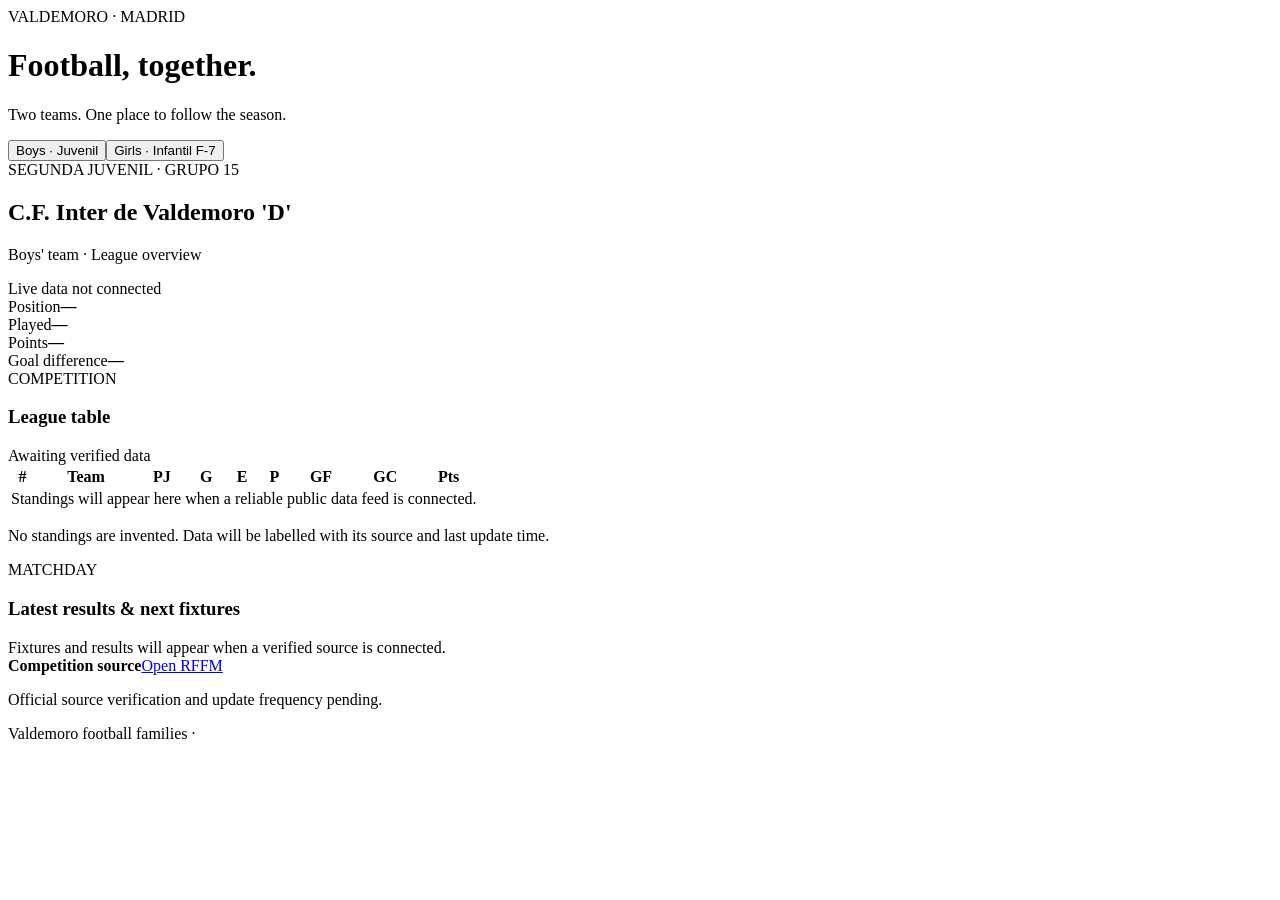
==== index.html @ 07de22b2 "Add index.html" ====
<!doctype html>
<html lang="en"><head><meta charset="utf-8"><meta name="viewport" content="width=device-width,initial-scale=1"><meta name="theme-color" content="#0b1220"><meta name="description" content="Valdemoro youth football league dashboards"><title>Valdemoro Football</title><link rel="stylesheet" href="styles.css"></head>
<body><header class="hero"><div class="eyebrow">VALDEMORO · MADRID</div><h1>Football, <span>together.</span></h1><p>Two teams. One place to follow the season.</p><nav class="tabs"><button class="tab active" data-team="juvenil">Boys · Juvenil</button><button class="tab" data-team="infantil">Girls · Infantil F-7</button></nav></header>
<main><section class="team-heading"><div><div class="eyebrow" id="competition">SEGUNDA JUVENIL · GRUPO 15</div><h2 id="team-name">C.F. Inter de Valdemoro 'D'</h2><p id="team-subtitle">Boys' team · League overview</p></div><span class="status" id="data-status">Live data not connected</span></section>
<section class="stats"><article><span>Position</span><strong>—</strong></article><article><span>Played</span><strong>—</strong></article><article><span>Points</span><strong>—</strong></article><article><span>Goal difference</span><strong>—</strong></article></section>
<section class="panel"><div class="panel-title"><div><div class="eyebrow">COMPETITION</div><h3>League table</h3></div><span class="muted">Awaiting verified data</span></div><div class="table-wrap"><table><thead><tr><th>#</th><th>Team</th><th>PJ</th><th>G</th><th>E</th><th>P</th><th>GF</th><th>GC</th><th>Pts</th></tr></thead><tbody><tr><td colspan="9" class="empty">Standings will appear here when a reliable public data feed is connected.</td></tr></tbody></table></div><p class="note">No standings are invented. Data will be labelled with its source and last update time.</p></section>
<section class="panel"><div class="panel-title"><div><div class="eyebrow">MATCHDAY</div><h3>Latest results & next fixtures</h3></div></div><div class="empty">Fixtures and results will appear when a verified source is connected.</div></section>
<section class="source"><strong>Competition source</strong><a id="source-link" href="https://www.rffm.es/" target="_blank" rel="noopener">Open RFFM</a><p>Official source verification and update frequency pending.</p></section></main><footer>Valdemoro football families · <span id="year"></span></footer><script src="app.js"></script></body></html>
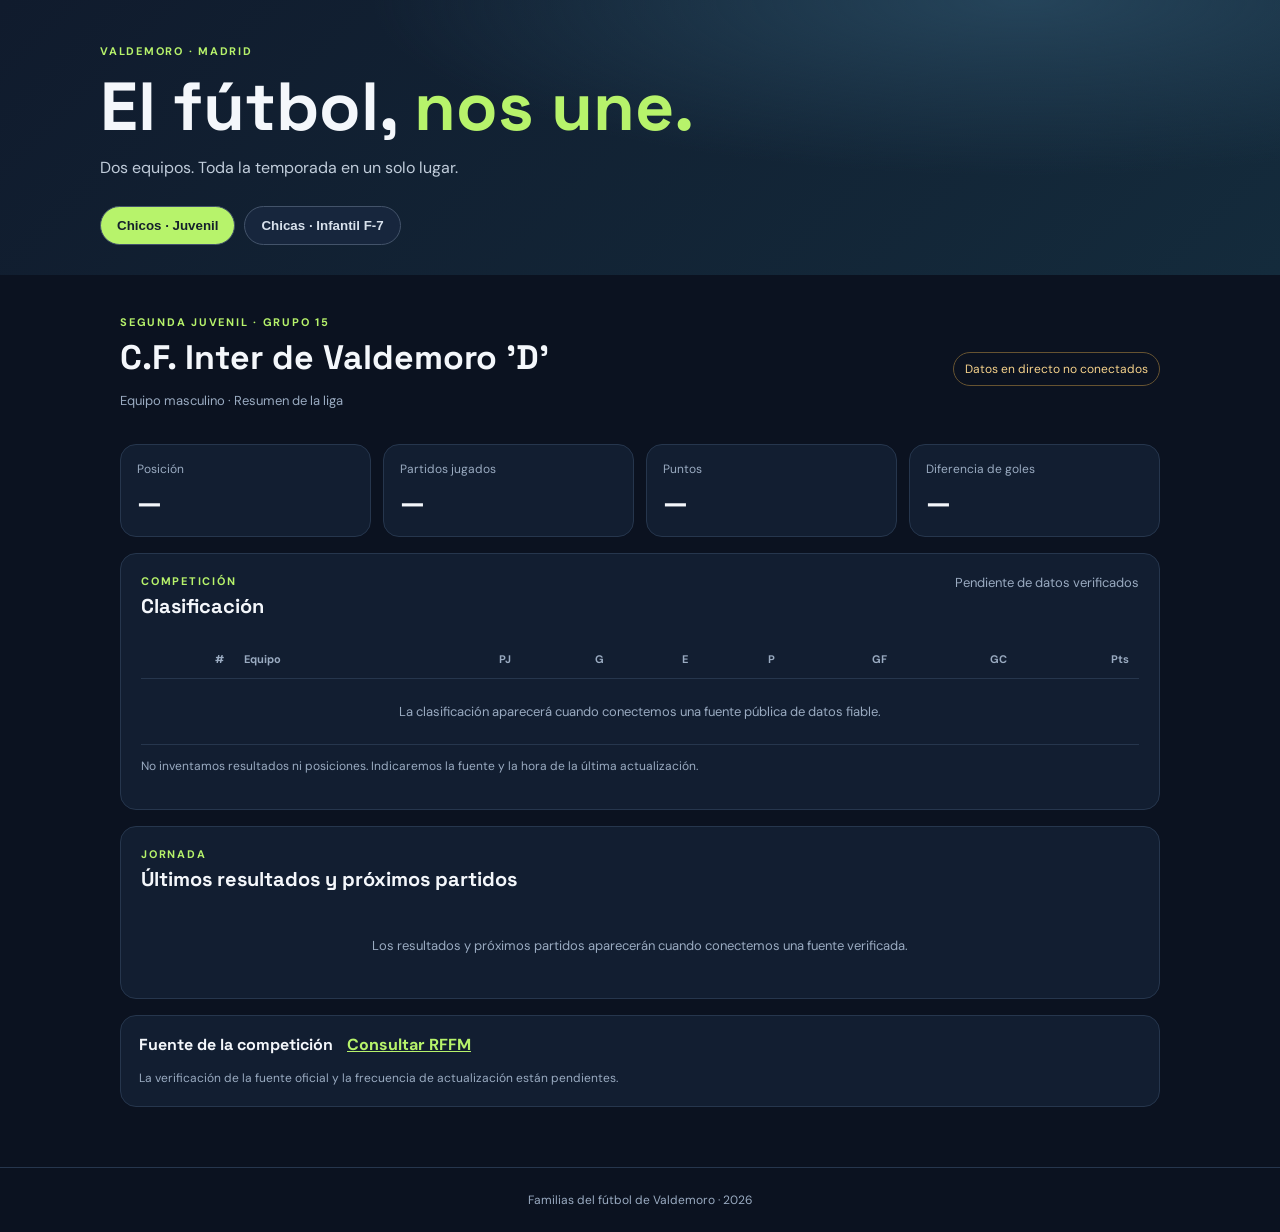
==== commit eb8f3286: "Localize football dashboard in Spanish" ====
--- a/index.html
+++ b/index.html
@@ -1,8 +1,8 @@
 <!doctype html>
-<html lang="en"><head><meta charset="utf-8"><meta name="viewport" content="width=device-width,initial-scale=1"><meta name="theme-color" content="#0b1220"><meta name="description" content="Valdemoro youth football league dashboards"><title>Valdemoro Football</title><link rel="stylesheet" href="styles.css"></head>
-<body><header class="hero"><div class="eyebrow">VALDEMORO · MADRID</div><h1>Football, <span>together.</span></h1><p>Two teams. One place to follow the season.</p><nav class="tabs"><button class="tab active" data-team="juvenil">Boys · Juvenil</button><button class="tab" data-team="infantil">Girls · Infantil F-7</button></nav></header>
-<main><section class="team-heading"><div><div class="eyebrow" id="competition">SEGUNDA JUVENIL · GRUPO 15</div><h2 id="team-name">C.F. Inter de Valdemoro 'D'</h2><p id="team-subtitle">Boys' team · League overview</p></div><span class="status" id="data-status">Live data not connected</span></section>
-<section class="stats"><article><span>Position</span><strong>—</strong></article><article><span>Played</span><strong>—</strong></article><article><span>Points</span><strong>—</strong></article><article><span>Goal difference</span><strong>—</strong></article></section>
-<section class="panel"><div class="panel-title"><div><div class="eyebrow">COMPETITION</div><h3>League table</h3></div><span class="muted">Awaiting verified data</span></div><div class="table-wrap"><table><thead><tr><th>#</th><th>Team</th><th>PJ</th><th>G</th><th>E</th><th>P</th><th>GF</th><th>GC</th><th>Pts</th></tr></thead><tbody><tr><td colspan="9" class="empty">Standings will appear here when a reliable public data feed is connected.</td></tr></tbody></table></div><p class="note">No standings are invented. Data will be labelled with its source and last update time.</p></section>
-<section class="panel"><div class="panel-title"><div><div class="eyebrow">MATCHDAY</div><h3>Latest results & next fixtures</h3></div></div><div class="empty">Fixtures and results will appear when a verified source is connected.</div></section>
-<section class="source"><strong>Competition source</strong><a id="source-link" href="https://www.rffm.es/" target="_blank" rel="noopener">Open RFFM</a><p>Official source verification and update frequency pending.</p></section></main><footer>Valdemoro football families · <span id="year"></span></footer><script src="app.js"></script></body></html>+<html lang="es"><head><meta charset="utf-8"><meta name="viewport" content="width=device-width,initial-scale=1"><meta name="theme-color" content="#0b1220"><meta name="description" content="Seguimiento de los equipos de fútbol base de Valdemoro"><title>Fútbol Valdemoro</title><link rel="stylesheet" href="styles.css"></head>
+<body class="team-juvenil"><header class="hero"><div class="eyebrow">VALDEMORO · MADRID</div><h1>El fútbol, <span>nos une.</span></h1><p>Dos equipos. Toda la temporada en un solo lugar.</p><nav class="tabs"><button class="tab active" data-team="juvenil">Chicos · Juvenil</button><button class="tab" data-team="infantil">Chicas · Infantil F-7</button></nav></header>
+<main><section class="team-heading"><div><div class="eyebrow" id="competition">SEGUNDA JUVENIL · GRUPO 15</div><h2 id="team-name">C.F. Inter de Valdemoro 'D'</h2><p id="team-subtitle">Equipo masculino · Resumen de la liga</p></div><span class="status" id="data-status">Datos en directo no conectados</span></section>
+<section class="stats"><article><span>Posición</span><strong>—</strong></article><article><span>Partidos jugados</span><strong>—</strong></article><article><span>Puntos</span><strong>—</strong></article><article><span>Diferencia de goles</span><strong>—</strong></article></section>
+<section class="panel"><div class="panel-title"><div><div class="eyebrow">COMPETICIÓN</div><h3>Clasificación</h3></div><span class="muted">Pendiente de datos verificados</span></div><div class="table-wrap"><table><thead><tr><th>#</th><th>Equipo</th><th>PJ</th><th>G</th><th>E</th><th>P</th><th>GF</th><th>GC</th><th>Pts</th></tr></thead><tbody><tr><td colspan="9" class="empty">La clasificación aparecerá cuando conectemos una fuente pública de datos fiable.</td></tr></tbody></table></div><p class="note">No inventamos resultados ni posiciones. Indicaremos la fuente y la hora de la última actualización.</p></section>
+<section class="panel"><div class="panel-title"><div><div class="eyebrow">JORNADA</div><h3>Últimos resultados y próximos partidos</h3></div></div><div class="empty">Los resultados y próximos partidos aparecerán cuando conectemos una fuente verificada.</div></section>
+<section class="source"><strong>Fuente de la competición</strong><a id="source-link" href="https://www.rffm.es/" target="_blank" rel="noopener">Consultar RFFM</a><p>La verificación de la fuente oficial y la frecuencia de actualización están pendientes.</p></section></main><footer>Familias del fútbol de Valdemoro · <span id="year"></span></footer><script src="app.js"></script></body></html>
--- a/styles.css
+++ b/styles.css
@@ -0,0 +1,2 @@
+@import url('https://fonts.googleapis.com/css2?family=DM+Sans:wght@400;500;600;700&family=Space+Grotesk:wght@500;600;700&display=swap');
+:root{--bg:#0b1220;--panel:#121e31;--text:#f4f7fb;--muted:#9aabc1;--accent:#b7f36b;--line:#26364d}*{box-sizing:border-box}body{margin:0;background:var(--bg);color:var(--text);font-family:'DM Sans',sans-serif}.hero{padding:44px max(22px,calc((100vw - 1080px)/2)) 30px;background:radial-gradient(ellipse at 80% 0%,#25445a 0,transparent 45%),linear-gradient(135deg,#101b2d,#142b3c)}.eyebrow{font-size:11px;letter-spacing:.16em;font-weight:700;color:var(--accent)}h1,h2,h3,strong{font-family:'Space Grotesk',sans-serif}h1{font-size:clamp(38px,7vw,68px);line-height:1.02;margin:14px 0 8px}h1 span{color:var(--accent)}.hero p{color:#c0ccda}.tabs{display:flex;gap:9px;margin-top:28px;flex-wrap:wrap}.tab{border:1px solid #43536a;color:#d8e1ec;background:#17263d;padding:11px 16px;border-radius:999px;font-weight:700}.tab.active{background:var(--accent);color:#15202c}main{max-width:1080px;margin:auto;padding:28px 20px 60px}.team-heading{display:flex;align-items:center;justify-content:space-between;gap:20px;margin:12px 0 22px}h2{font-size:clamp(24px,4vw,34px);margin:7px 0}.team-heading p,.muted{color:var(--muted);font-size:13px}.status{font-size:12px;color:#f6d28b;border:1px solid #665331;border-radius:99px;padding:8px 11px}.stats{display:grid;grid-template-columns:repeat(4,1fr);gap:12px}.stats article,.panel,.source{background:var(--panel);border:1px solid var(--line);border-radius:16px}.stats article{padding:16px}.stats span{display:block;color:var(--muted);font-size:12px}.stats strong{display:block;font-size:28px;margin-top:7px}.panel{padding:20px;margin-top:16px}.panel-title{display:flex;justify-content:space-between;gap:12px;margin-bottom:16px}h3{margin:5px 0;font-size:20px}.table-wrap{overflow-x:auto}table{width:100%;border-collapse:collapse;white-space:nowrap;font-size:13px}th,td{text-align:right;padding:12px 10px;border-bottom:1px solid var(--line)}th{color:var(--muted);font-size:11px}th:nth-child(2),td:nth-child(2){text-align:left}.empty{text-align:center;color:var(--muted);font-size:13px;padding:24px 12px}.note,.source p{color:var(--muted);font-size:12px;line-height:1.6}.source{padding:18px;margin-top:16px;display:flex;gap:14px;flex-wrap:wrap}.source a{color:var(--accent);font-weight:700}.source p{flex-basis:100%;margin:0}footer{text-align:center;color:var(--muted);font-size:12px;padding:24px;border-top:1px solid var(--line)}@media(max-width:620px){.hero{padding-top:32px}.team-heading{align-items:flex-start;flex-direction:column}.stats{grid-template-columns:repeat(2,1fr)}.panel{padding:15px}}
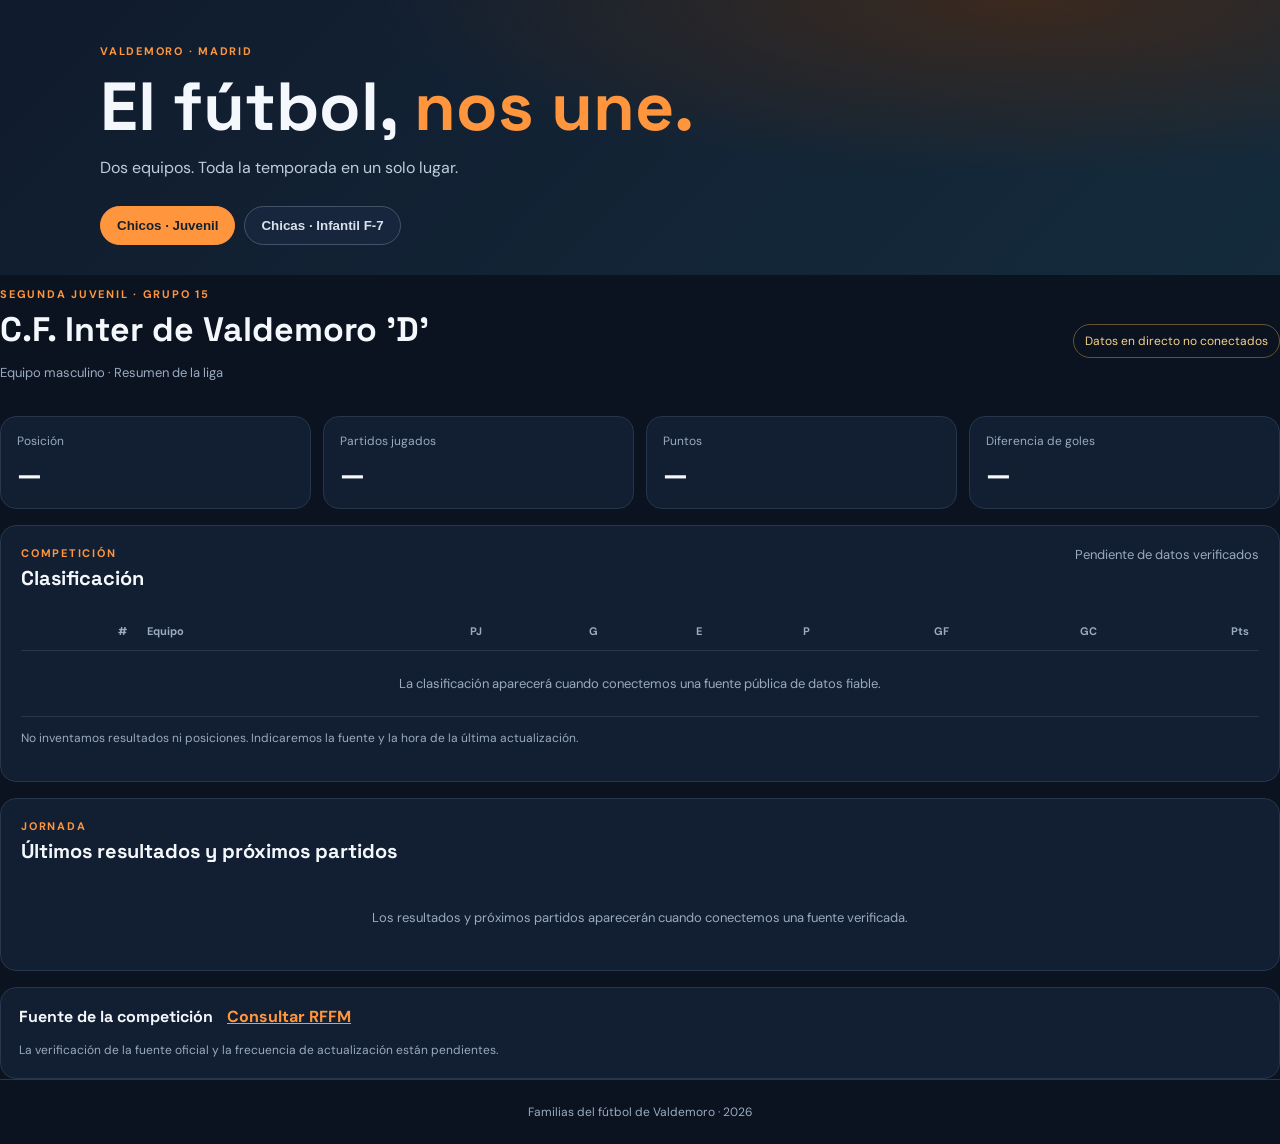
==== commit e26672d4: "Force refresh of Spanish dashboard assets" ====
--- a/index.html
+++ b/index.html
@@ -1,8 +1,8 @@
 <!doctype html>
-<html lang="es"><head><meta charset="utf-8"><meta name="viewport" content="width=device-width,initial-scale=1"><meta name="theme-color" content="#0b1220"><meta name="description" content="Seguimiento de los equipos de fútbol base de Valdemoro"><title>Fútbol Valdemoro</title><link rel="stylesheet" href="styles.css"></head>
+<html lang="es"><head><meta charset="utf-8"><meta name="viewport" content="width=device-width,initial-scale=1"><meta name="theme-color" content="#0b1220"><meta name="description" content="Seguimiento de los equipos de fútbol base de Valdemoro"><title>Fútbol Valdemoro</title><link rel="stylesheet" href="styles.css?v=20261101-2"></head>
 <body class="team-juvenil"><header class="hero"><div class="eyebrow">VALDEMORO · MADRID</div><h1>El fútbol, <span>nos une.</span></h1><p>Dos equipos. Toda la temporada en un solo lugar.</p><nav class="tabs"><button class="tab active" data-team="juvenil">Chicos · Juvenil</button><button class="tab" data-team="infantil">Chicas · Infantil F-7</button></nav></header>
 <main><section class="team-heading"><div><div class="eyebrow" id="competition">SEGUNDA JUVENIL · GRUPO 15</div><h2 id="team-name">C.F. Inter de Valdemoro 'D'</h2><p id="team-subtitle">Equipo masculino · Resumen de la liga</p></div><span class="status" id="data-status">Datos en directo no conectados</span></section>
 <section class="stats"><article><span>Posición</span><strong>—</strong></article><article><span>Partidos jugados</span><strong>—</strong></article><article><span>Puntos</span><strong>—</strong></article><article><span>Diferencia de goles</span><strong>—</strong></article></section>
 <section class="panel"><div class="panel-title"><div><div class="eyebrow">COMPETICIÓN</div><h3>Clasificación</h3></div><span class="muted">Pendiente de datos verificados</span></div><div class="table-wrap"><table><thead><tr><th>#</th><th>Equipo</th><th>PJ</th><th>G</th><th>E</th><th>P</th><th>GF</th><th>GC</th><th>Pts</th></tr></thead><tbody><tr><td colspan="9" class="empty">La clasificación aparecerá cuando conectemos una fuente pública de datos fiable.</td></tr></tbody></table></div><p class="note">No inventamos resultados ni posiciones. Indicaremos la fuente y la hora de la última actualización.</p></section>
 <section class="panel"><div class="panel-title"><div><div class="eyebrow">JORNADA</div><h3>Últimos resultados y próximos partidos</h3></div></div><div class="empty">Los resultados y próximos partidos aparecerán cuando conectemos una fuente verificada.</div></section>
-<section class="source"><strong>Fuente de la competición</strong><a id="source-link" href="https://www.rffm.es/" target="_blank" rel="noopener">Consultar RFFM</a><p>La verificación de la fuente oficial y la frecuencia de actualización están pendientes.</p></section></main><footer>Familias del fútbol de Valdemoro · <span id="year"></span></footer><script src="app.js"></script></body></html>+<section class="source"><strong>Fuente de la competición</strong><a id="source-link" href="https://www.rffm.es/" target="_blank" rel="noopener">Consultar RFFM</a><p>La verificación de la fuente oficial y la frecuencia de actualización están pendientes.</p></section></main><footer>Familias del fútbol de Valdemoro · <span id="year"></span></footer><script src="app.js?v=20261101-2"></script></body></html>
--- a/styles.css
+++ b/styles.css
@@ -1,2 +1,4 @@
 @import url('https://fonts.googleapis.com/css2?family=DM+Sans:wght@400;500;600;700&family=Space+Grotesk:wght@500;600;700&display=swap');
-:root{--bg:#0b1220;--panel:#121e31;--text:#f4f7fb;--muted:#9aabc1;--accent:#b7f36b;--line:#26364d}*{box-sizing:border-box}body{margin:0;background:var(--bg);color:var(--text);font-family:'DM Sans',sans-serif}.hero{padding:44px max(22px,calc((100vw - 1080px)/2)) 30px;background:radial-gradient(ellipse at 80% 0%,#25445a 0,transparent 45%),linear-gradient(135deg,#101b2d,#142b3c)}.eyebrow{font-size:11px;letter-spacing:.16em;font-weight:700;color:var(--accent)}h1,h2,h3,strong{font-family:'Space Grotesk',sans-serif}h1{font-size:clamp(38px,7vw,68px);line-height:1.02;margin:14px 0 8px}h1 span{color:var(--accent)}.hero p{color:#c0ccda}.tabs{display:flex;gap:9px;margin-top:28px;flex-wrap:wrap}.tab{border:1px solid #43536a;color:#d8e1ec;background:#17263d;padding:11px 16px;border-radius:999px;font-weight:700}.tab.active{background:var(--accent);color:#15202c}main{max-width:1080px;margin:auto;padding:28px 20px 60px}.team-heading{display:flex;align-items:center;justify-content:space-between;gap:20px;margin:12px 0 22px}h2{font-size:clamp(24px,4vw,34px);margin:7px 0}.team-heading p,.muted{color:var(--muted);font-size:13px}.status{font-size:12px;color:#f6d28b;border:1px solid #665331;border-radius:99px;padding:8px 11px}.stats{display:grid;grid-template-columns:repeat(4,1fr);gap:12px}.stats article,.panel,.source{background:var(--panel);border:1px solid var(--line);border-radius:16px}.stats article{padding:16px}.stats span{display:block;color:var(--muted);font-size:12px}.stats strong{display:block;font-size:28px;margin-top:7px}.panel{padding:20px;margin-top:16px}.panel-title{display:flex;justify-content:space-between;gap:12px;margin-bottom:16px}h3{margin:5px 0;font-size:20px}.table-wrap{overflow-x:auto}table{width:100%;border-collapse:collapse;white-space:nowrap;font-size:13px}th,td{text-align:right;padding:12px 10px;border-bottom:1px solid var(--line)}th{color:var(--muted);font-size:11px}th:nth-child(2),td:nth-child(2){text-align:left}.empty{text-align:center;color:var(--muted);font-size:13px;padding:24px 12px}.note,.source p{color:var(--muted);font-size:12px;line-height:1.6}.source{padding:18px;margin-top:16px;display:flex;gap:14px;flex-wrap:wrap}.source a{color:var(--accent);font-weight:700}.source p{flex-basis:100%;margin:0}footer{text-align:center;color:var(--muted);font-size:12px;padding:24px;border-top:1px solid var(--line)}@media(max-width:620px){.hero{padding-top:32px}.team-heading{align-items:flex-start;flex-direction:column}.stats{grid-template-columns:repeat(2,1fr)}.panel{padding:15px}}
+:root{--bg:#0b1220;--panel:#121e31;--text:#f4f7fb;--muted:#9aabc1;--accent:#ff963d;--line:#26364d;--hero1:#101b2d;--hero2:#3b291e}
+body.team-infantil{--accent:#72cfff;--hero1:#102237;--hero2:#153b54}
+*{box-sizing:border-box}body{margin:0;background:var(--bg);color:var(--text);font-family:'DM Sans',sans-serif}.hero{padding:44px max(22px,calc((100vw - 1080px)/2)) 30px;background:radial-gradient(ellipse at 80% 0%,var(--hero2) 0,transparent 45%),linear-gradient(135deg,var(--hero1),#142b3c)}.eyebrow{font-size:11px;letter-spacing:.16em;font-weight:700;color:var(--accent)}h1,h2,h3,strong{font-family:'Space Grotesk',sans-serif}h1{font-size:clamp(38px,7vw,68px);line-height:1.02;margin:14px 0 8px}h1 span{color:var(--accent)}.hero p{color:#c0ccda}.tabs{display:flex;gap:9px;margin-top:28px;flex-wrap:wrap}.tab{border:1px solid #43536a;color:#d8e1ec;background:#17263d;padding:11px 16px;border-radius:999px;font-weight:700}.tab.active{background:var(--accent);border-color:var(--accent);color:#15202c}.team-heading{display:flex;align-items:center;justify-content:space-between;gap:20px;margin:12px 0 22px}h2{font-size:clamp(24px,4vw,34px);margin:7px 0}.team-heading p,.muted{color:var(--muted);font-size:13px}.status{font-size:12px;color:#f6d28b;border:1px solid #665331;border-radius:99px;padding:8px 11px}.stats{display:grid;grid-template-columns:repeat(4,1fr);gap:12px}.stats article,.panel,.source{background:var(--panel);border:1px solid var(--line);border-radius:16px}.stats article{padding:16px}.stats span{display:block;color:var(--muted);font-size:12px}.stats strong{display:block;font-size:28px;margin-top:7px}.panel{padding:20px;margin-top:16px}.panel-title{display:flex;justify-content:space-between;gap:12px;margin-bottom:16px}h3{margin:5px 0;font-size:20px}.table-wrap{overflow-x:auto}table{width:100%;border-collapse:collapse;white-space:nowrap;font-size:13px}th,td{text-align:right;padding:12px 10px;border-bottom:1px solid var(--line)}th{color:var(--muted);font-size:11px}th:nth-child(2),td:nth-child(2){text-align:left}.empty{text-align:center;color:var(--muted);font-size:13px;padding:24px 12px}.note,.source p{color:var(--muted);font-size:12px;line-height:1.6}.source{padding:18px;margin-top:16px;display:flex;gap:14px;flex-wrap:wrap}.source a{color:var(--accent);font-weight:700}.source p{flex-basis:100%;margin:0}footer{text-align:center;color:var(--muted);font-size:12px;padding:24px;border-top:1px solid var(--line)}@media(max-width:620px){.hero{padding-top:32px}.team-heading{align-items:flex-start;flex-direction:column}.stats{grid-template-columns:repeat(2,1fr)}.panel{padding:15px}}
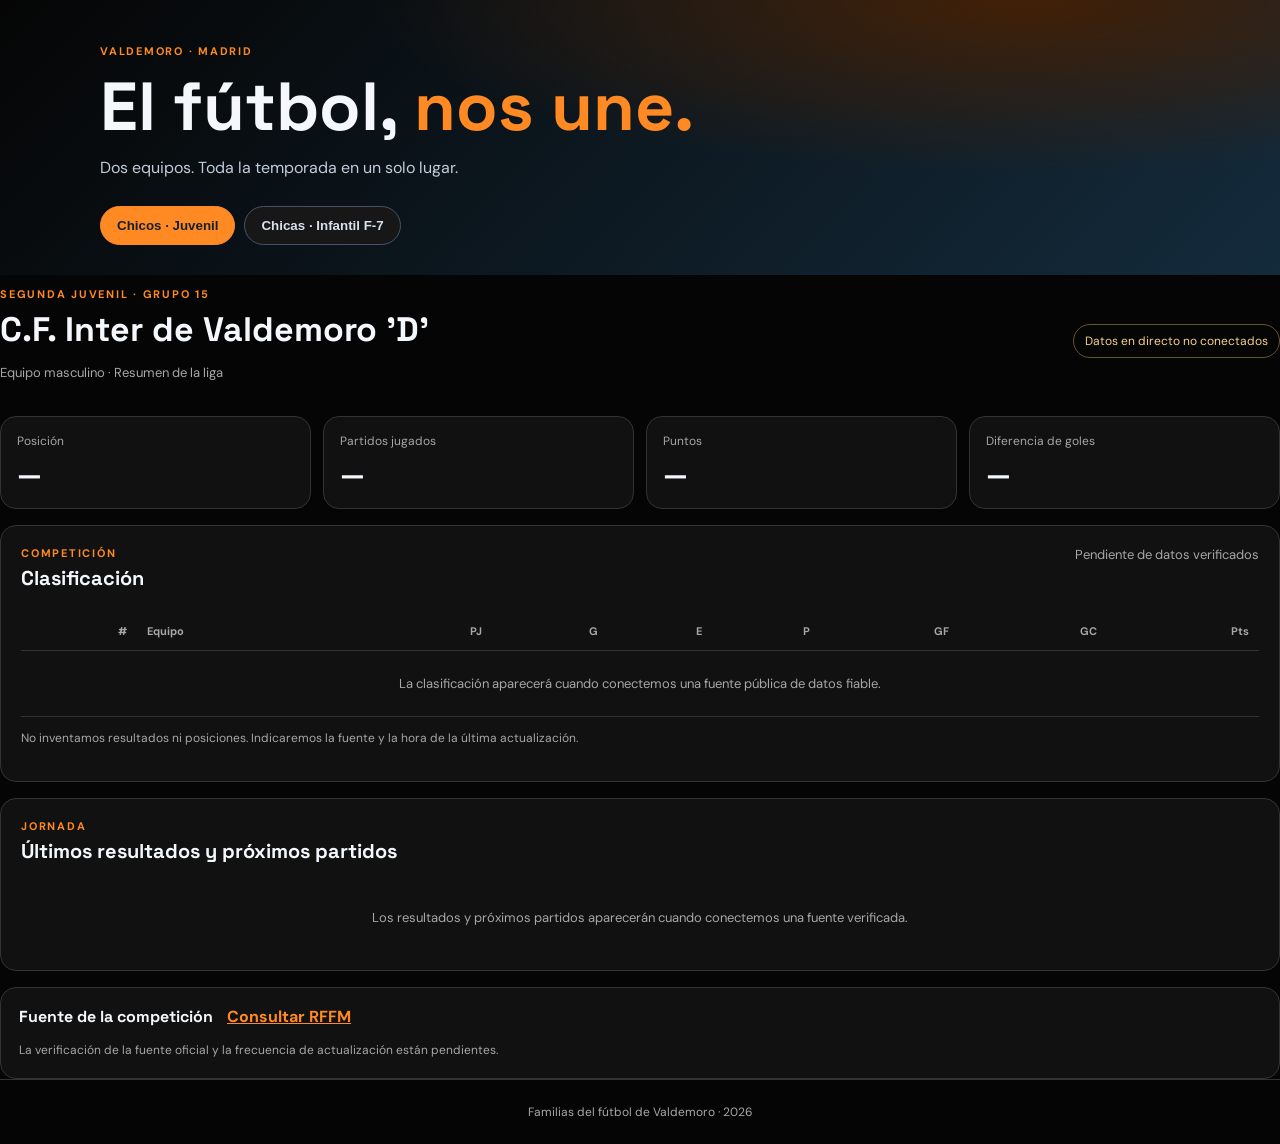
==== commit 58392858: "Refresh team colour stylesheet" ====
--- a/index.html
+++ b/index.html
@@ -1,5 +1,5 @@
 <!doctype html>
-<html lang="es"><head><meta charset="utf-8"><meta name="viewport" content="width=device-width,initial-scale=1"><meta name="theme-color" content="#0b1220"><meta name="description" content="Seguimiento de los equipos de fútbol base de Valdemoro"><title>Fútbol Valdemoro</title><link rel="stylesheet" href="styles.css?v=20261101-2"></head>
+<html lang="es"><head><meta charset="utf-8"><meta name="viewport" content="width=device-width,initial-scale=1"><meta name="theme-color" content="#0b1220"><meta name="description" content="Seguimiento de los equipos de fútbol base de Valdemoro"><title>Fútbol Valdemoro</title><link rel="stylesheet" href="styles.css?v=20261101-3"></head>
 <body class="team-juvenil"><header class="hero"><div class="eyebrow">VALDEMORO · MADRID</div><h1>El fútbol, <span>nos une.</span></h1><p>Dos equipos. Toda la temporada en un solo lugar.</p><nav class="tabs"><button class="tab active" data-team="juvenil">Chicos · Juvenil</button><button class="tab" data-team="infantil">Chicas · Infantil F-7</button></nav></header>
 <main><section class="team-heading"><div><div class="eyebrow" id="competition">SEGUNDA JUVENIL · GRUPO 15</div><h2 id="team-name">C.F. Inter de Valdemoro 'D'</h2><p id="team-subtitle">Equipo masculino · Resumen de la liga</p></div><span class="status" id="data-status">Datos en directo no conectados</span></section>
 <section class="stats"><article><span>Posición</span><strong>—</strong></article><article><span>Partidos jugados</span><strong>—</strong></article><article><span>Puntos</span><strong>—</strong></article><article><span>Diferencia de goles</span><strong>—</strong></article></section>
--- a/styles.css
+++ b/styles.css
@@ -1,4 +1,4 @@
 @import url('https://fonts.googleapis.com/css2?family=DM+Sans:wght@400;500;600;700&family=Space+Grotesk:wght@500;600;700&display=swap');
-:root{--bg:#0b1220;--panel:#121e31;--text:#f4f7fb;--muted:#9aabc1;--accent:#ff963d;--line:#26364d;--hero1:#101b2d;--hero2:#3b291e}
-body.team-infantil{--accent:#72cfff;--hero1:#102237;--hero2:#153b54}
-*{box-sizing:border-box}body{margin:0;background:var(--bg);color:var(--text);font-family:'DM Sans',sans-serif}.hero{padding:44px max(22px,calc((100vw - 1080px)/2)) 30px;background:radial-gradient(ellipse at 80% 0%,var(--hero2) 0,transparent 45%),linear-gradient(135deg,var(--hero1),#142b3c)}.eyebrow{font-size:11px;letter-spacing:.16em;font-weight:700;color:var(--accent)}h1,h2,h3,strong{font-family:'Space Grotesk',sans-serif}h1{font-size:clamp(38px,7vw,68px);line-height:1.02;margin:14px 0 8px}h1 span{color:var(--accent)}.hero p{color:#c0ccda}.tabs{display:flex;gap:9px;margin-top:28px;flex-wrap:wrap}.tab{border:1px solid #43536a;color:#d8e1ec;background:#17263d;padding:11px 16px;border-radius:999px;font-weight:700}.tab.active{background:var(--accent);border-color:var(--accent);color:#15202c}.team-heading{display:flex;align-items:center;justify-content:space-between;gap:20px;margin:12px 0 22px}h2{font-size:clamp(24px,4vw,34px);margin:7px 0}.team-heading p,.muted{color:var(--muted);font-size:13px}.status{font-size:12px;color:#f6d28b;border:1px solid #665331;border-radius:99px;padding:8px 11px}.stats{display:grid;grid-template-columns:repeat(4,1fr);gap:12px}.stats article,.panel,.source{background:var(--panel);border:1px solid var(--line);border-radius:16px}.stats article{padding:16px}.stats span{display:block;color:var(--muted);font-size:12px}.stats strong{display:block;font-size:28px;margin-top:7px}.panel{padding:20px;margin-top:16px}.panel-title{display:flex;justify-content:space-between;gap:12px;margin-bottom:16px}h3{margin:5px 0;font-size:20px}.table-wrap{overflow-x:auto}table{width:100%;border-collapse:collapse;white-space:nowrap;font-size:13px}th,td{text-align:right;padding:12px 10px;border-bottom:1px solid var(--line)}th{color:var(--muted);font-size:11px}th:nth-child(2),td:nth-child(2){text-align:left}.empty{text-align:center;color:var(--muted);font-size:13px;padding:24px 12px}.note,.source p{color:var(--muted);font-size:12px;line-height:1.6}.source{padding:18px;margin-top:16px;display:flex;gap:14px;flex-wrap:wrap}.source a{color:var(--accent);font-weight:700}.source p{flex-basis:100%;margin:0}footer{text-align:center;color:var(--muted);font-size:12px;padding:24px;border-top:1px solid var(--line)}@media(max-width:620px){.hero{padding-top:32px}.team-heading{align-items:flex-start;flex-direction:column}.stats{grid-template-columns:repeat(2,1fr)}.panel{padding:15px}}+:root{--bg:#050505;--panel:#111111;--text:#f4f7fb;--muted:#a7a7a7;--accent:#ff8a24;--line:#333333;--hero1:#050505;--hero2:#422006}
+body.team-infantil{--bg:#07131d;--panel:#102333;--text:#f4faff;--muted:#a9c6d8;--accent:#72cfff;--line:#24475d;--hero1:#071725;--hero2:#164967}
+*{box-sizing:border-box}body{margin:0;background:var(--bg);color:var(--text);font-family:'DM Sans',sans-serif}.hero{padding:44px max(22px,calc((100vw - 1080px)/2)) 30px;background:radial-gradient(ellipse at 80% 0%,var(--hero2) 0,transparent 45%),linear-gradient(135deg,var(--hero1),#142b3c)}.eyebrow{font-size:11px;letter-spacing:.16em;font-weight:700;color:var(--accent)}h1,h2,h3,strong{font-family:'Space Grotesk',sans-serif}h1{font-size:clamp(38px,7vw,68px);line-height:1.02;margin:14px 0 8px}h1 span{color:var(--accent)}.hero p{color:#c0ccda}.tabs{display:flex;gap:9px;margin-top:28px;flex-wrap:wrap}.tab{border:1px solid #43536a;color:#d8e1ec;background:#171717;padding:11px 16px;border-radius:999px;font-weight:700}.tab.active{background:var(--accent);border-color:var(--accent);color:#15202c}.team-heading{display:flex;align-items:center;justify-content:space-between;gap:20px;margin:12px 0 22px}h2{font-size:clamp(24px,4vw,34px);margin:7px 0}.team-heading p,.muted{color:var(--muted);font-size:13px}.status{font-size:12px;color:#f6d28b;border:1px solid #665331;border-radius:99px;padding:8px 11px}.stats{display:grid;grid-template-columns:repeat(4,1fr);gap:12px}.stats article,.panel,.source{background:var(--panel);border:1px solid var(--line);border-radius:16px}.stats article{padding:16px}.stats span{display:block;color:var(--muted);font-size:12px}.stats strong{display:block;font-size:28px;margin-top:7px}.panel{padding:20px;margin-top:16px}.panel-title{display:flex;justify-content:space-between;gap:12px;margin-bottom:16px}h3{margin:5px 0;font-size:20px}.table-wrap{overflow-x:auto}table{width:100%;border-collapse:collapse;white-space:nowrap;font-size:13px}th,td{text-align:right;padding:12px 10px;border-bottom:1px solid var(--line)}th{color:var(--muted);font-size:11px}th:nth-child(2),td:nth-child(2){text-align:left}.empty{text-align:center;color:var(--muted);font-size:13px;padding:24px 12px}.note,.source p{color:var(--muted);font-size:12px;line-height:1.6}.source{padding:18px;margin-top:16px;display:flex;gap:14px;flex-wrap:wrap}.source a{color:var(--accent);font-weight:700}.source p{flex-basis:100%;margin:0}footer{text-align:center;color:var(--muted);font-size:12px;padding:24px;border-top:1px solid var(--line)}@media(max-width:620px){.hero{padding-top:32px}.team-heading{align-items:flex-start;flex-direction:column}.stats{grid-template-columns:repeat(2,1fr)}.panel{padding:15px}}
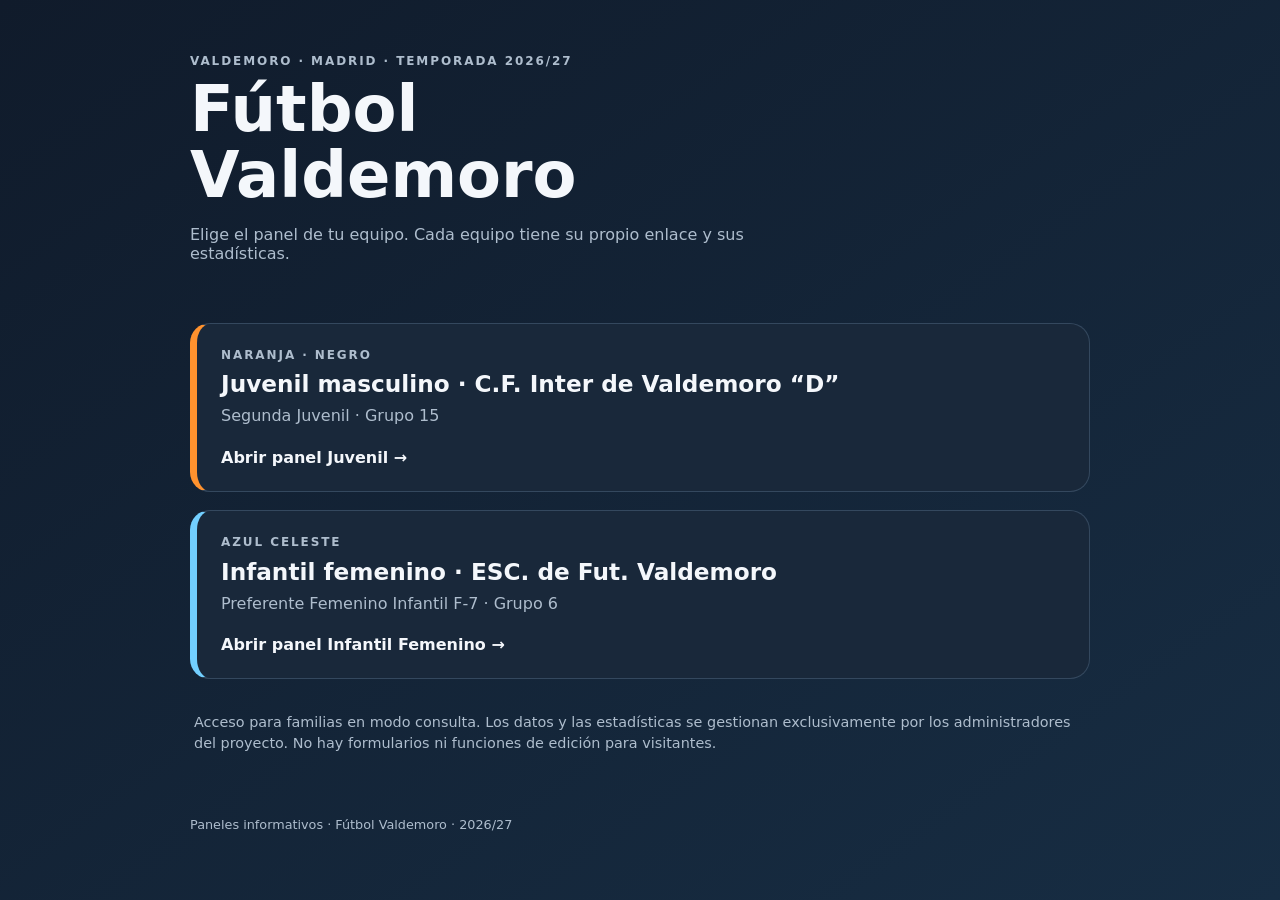
==== commit 2c1d16b3: "Convertir portada en acceso a dos paneles independientes" ====
--- a/index.html
+++ b/index.html
@@ -1,8 +1,21 @@
 <!doctype html>
-<html lang="es"><head><meta charset="utf-8"><meta name="viewport" content="width=device-width,initial-scale=1"><meta name="theme-color" content="#0b1220"><meta name="description" content="Seguimiento de los equipos de fútbol base de Valdemoro"><title>Fútbol Valdemoro</title><link rel="stylesheet" href="styles.css?v=20261101-3"></head>
-<body class="team-juvenil"><header class="hero"><div class="eyebrow">VALDEMORO · MADRID</div><h1>El fútbol, <span>nos une.</span></h1><p>Dos equipos. Toda la temporada en un solo lugar.</p><nav class="tabs"><button class="tab active" data-team="juvenil">Chicos · Juvenil</button><button class="tab" data-team="infantil">Chicas · Infantil F-7</button></nav></header>
-<main><section class="team-heading"><div><div class="eyebrow" id="competition">SEGUNDA JUVENIL · GRUPO 15</div><h2 id="team-name">C.F. Inter de Valdemoro 'D'</h2><p id="team-subtitle">Equipo masculino · Resumen de la liga</p></div><span class="status" id="data-status">Datos en directo no conectados</span></section>
-<section class="stats"><article><span>Posición</span><strong>—</strong></article><article><span>Partidos jugados</span><strong>—</strong></article><article><span>Puntos</span><strong>—</strong></article><article><span>Diferencia de goles</span><strong>—</strong></article></section>
-<section class="panel"><div class="panel-title"><div><div class="eyebrow">COMPETICIÓN</div><h3>Clasificación</h3></div><span class="muted">Pendiente de datos verificados</span></div><div class="table-wrap"><table><thead><tr><th>#</th><th>Equipo</th><th>PJ</th><th>G</th><th>E</th><th>P</th><th>GF</th><th>GC</th><th>Pts</th></tr></thead><tbody><tr><td colspan="9" class="empty">La clasificación aparecerá cuando conectemos una fuente pública de datos fiable.</td></tr></tbody></table></div><p class="note">No inventamos resultados ni posiciones. Indicaremos la fuente y la hora de la última actualización.</p></section>
-<section class="panel"><div class="panel-title"><div><div class="eyebrow">JORNADA</div><h3>Últimos resultados y próximos partidos</h3></div></div><div class="empty">Los resultados y próximos partidos aparecerán cuando conectemos una fuente verificada.</div></section>
-<section class="source"><strong>Fuente de la competición</strong><a id="source-link" href="https://www.rffm.es/" target="_blank" rel="noopener">Consultar RFFM</a><p>La verificación de la fuente oficial y la frecuencia de actualización están pendientes.</p></section></main><footer>Familias del fútbol de Valdemoro · <span id="year"></span></footer><script src="app.js?v=20261101-2"></script></body></html>+<html lang="es">
+<head>
+<meta charset="utf-8"><meta name="viewport" content="width=device-width,initial-scale=1">
+<meta name="theme-color" content="#101b2b">
+<meta name="description" content="Paneles de seguimiento de los equipos de fútbol de Valdemoro">
+<title>Fútbol Valdemoro · Paneles de equipos</title>
+<style>
+:root{color-scheme:dark;--bg:#101b2b;--panel:#19283a;--text:#f4f7fb;--muted:#aebdcd}
+*{box-sizing:border-box}body{margin:0;background:linear-gradient(145deg,#101b2b,#172d43);color:var(--text);font:16px system-ui,-apple-system,Segoe UI,sans-serif;min-height:100vh}
+header,main,footer{width:min(900px,92%);margin:auto}header{padding:54px 0 24px}.eyebrow{letter-spacing:.16em;font-size:.75rem;color:var(--muted);font-weight:700}h1{font-size:clamp(2.2rem,8vw,4rem);line-height:1.03;margin:.55rem 0}header p{color:var(--muted);max-width:560px}
+main{display:grid;gap:18px;padding:20px 0 48px}.team{display:block;text-decoration:none;color:inherit;background:var(--panel);border:1px solid #34485e;border-radius:20px;padding:24px;transition:transform .15s,border-color .15s}.team:hover{transform:translateY(-2px);border-color:#8198b1}.team h2{margin:.55rem 0;font-size:1.45rem}.team p{margin:.3rem 0;color:var(--muted)}.team .go{display:inline-block;margin-top:18px;font-weight:750}.juvenil{border-left:7px solid #ff922e}.infantil{border-left:7px solid #72cfff}.notice{color:var(--muted);font-size:.9rem;line-height:1.5;padding:0 4px}footer{padding:0 0 30px;color:var(--muted);font-size:.8rem}
+</style></head>
+<body>
+<header><div class="eyebrow">VALDEMORO · MADRID · TEMPORADA 2026/27</div><h1>Fútbol<br>Valdemoro</h1><p>Elige el panel de tu equipo. Cada equipo tiene su propio enlace y sus estadísticas.</p></header>
+<main>
+<a class="team juvenil" href="./juvenil/"><div class="eyebrow">NARANJA · NEGRO</div><h2>Juvenil masculino · C.F. Inter de Valdemoro “D”</h2><p>Segunda Juvenil · Grupo 15</p><span class="go">Abrir panel Juvenil →</span></a>
+<a class="team infantil" href="./infantil/"><div class="eyebrow">AZUL CELESTE</div><h2>Infantil femenino · ESC. de Fut. Valdemoro</h2><p>Preferente Femenino Infantil F-7 · Grupo 6</p><span class="go">Abrir panel Infantil Femenino →</span></a>
+<p class="notice">Acceso para familias en modo consulta. Los datos y las estadísticas se gestionan exclusivamente por los administradores del proyecto. No hay formularios ni funciones de edición para visitantes.</p>
+</main><footer>Paneles informativos · Fútbol Valdemoro · 2026/27</footer>
+</body></html>
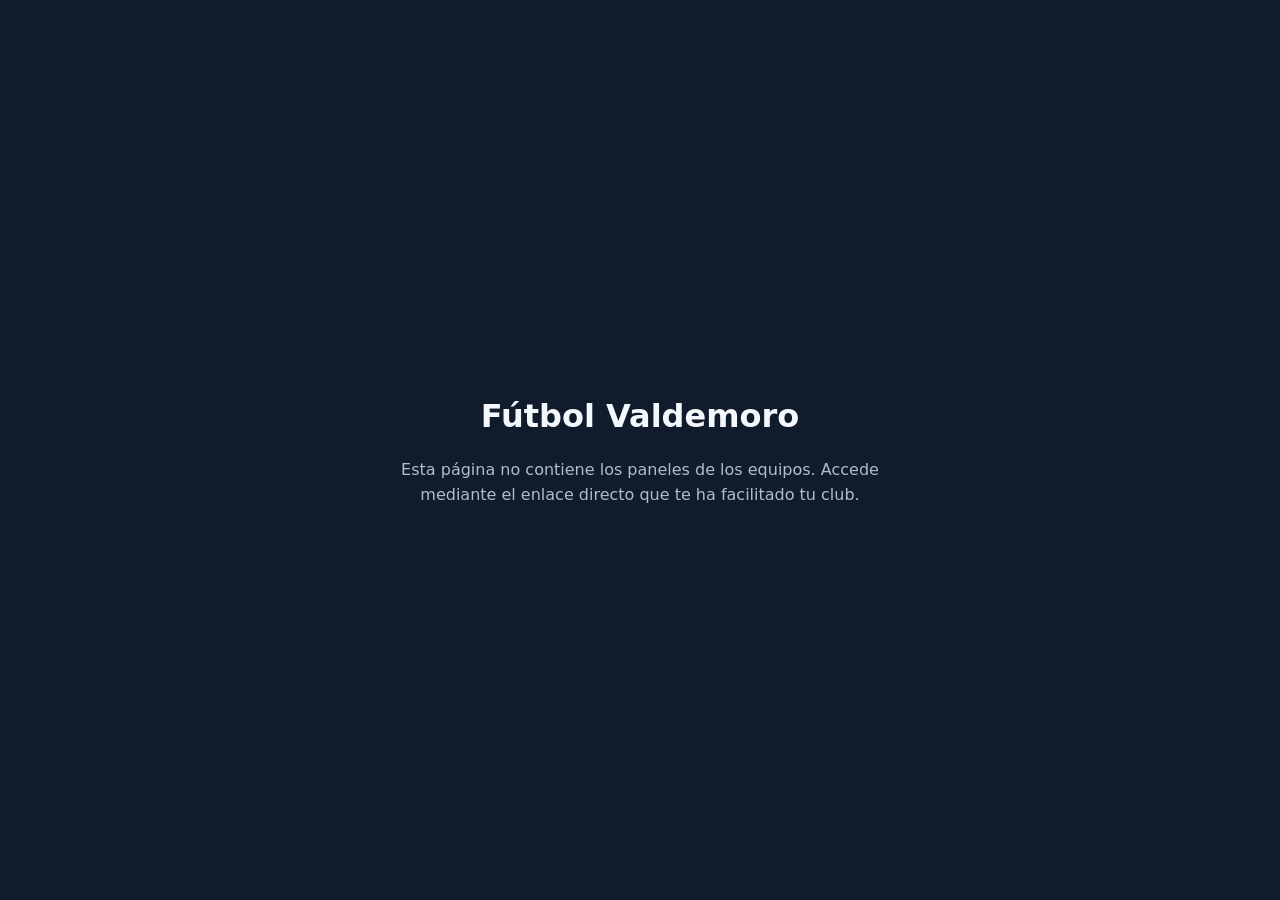
==== commit 497aec7e: "Quitar selector público de equipos para evitar navegación accidental entre paneles" ====
--- a/index.html
+++ b/index.html
@@ -1,21 +1,2 @@
 <!doctype html>
-<html lang="es">
-<head>
-<meta charset="utf-8"><meta name="viewport" content="width=device-width,initial-scale=1">
-<meta name="theme-color" content="#101b2b">
-<meta name="description" content="Paneles de seguimiento de los equipos de fútbol de Valdemoro">
-<title>Fútbol Valdemoro · Paneles de equipos</title>
-<style>
-:root{color-scheme:dark;--bg:#101b2b;--panel:#19283a;--text:#f4f7fb;--muted:#aebdcd}
-*{box-sizing:border-box}body{margin:0;background:linear-gradient(145deg,#101b2b,#172d43);color:var(--text);font:16px system-ui,-apple-system,Segoe UI,sans-serif;min-height:100vh}
-header,main,footer{width:min(900px,92%);margin:auto}header{padding:54px 0 24px}.eyebrow{letter-spacing:.16em;font-size:.75rem;color:var(--muted);font-weight:700}h1{font-size:clamp(2.2rem,8vw,4rem);line-height:1.03;margin:.55rem 0}header p{color:var(--muted);max-width:560px}
-main{display:grid;gap:18px;padding:20px 0 48px}.team{display:block;text-decoration:none;color:inherit;background:var(--panel);border:1px solid #34485e;border-radius:20px;padding:24px;transition:transform .15s,border-color .15s}.team:hover{transform:translateY(-2px);border-color:#8198b1}.team h2{margin:.55rem 0;font-size:1.45rem}.team p{margin:.3rem 0;color:var(--muted)}.team .go{display:inline-block;margin-top:18px;font-weight:750}.juvenil{border-left:7px solid #ff922e}.infantil{border-left:7px solid #72cfff}.notice{color:var(--muted);font-size:.9rem;line-height:1.5;padding:0 4px}footer{padding:0 0 30px;color:var(--muted);font-size:.8rem}
-</style></head>
-<body>
-<header><div class="eyebrow">VALDEMORO · MADRID · TEMPORADA 2026/27</div><h1>Fútbol<br>Valdemoro</h1><p>Elige el panel de tu equipo. Cada equipo tiene su propio enlace y sus estadísticas.</p></header>
-<main>
-<a class="team juvenil" href="./juvenil/"><div class="eyebrow">NARANJA · NEGRO</div><h2>Juvenil masculino · C.F. Inter de Valdemoro “D”</h2><p>Segunda Juvenil · Grupo 15</p><span class="go">Abrir panel Juvenil →</span></a>
-<a class="team infantil" href="./infantil/"><div class="eyebrow">AZUL CELESTE</div><h2>Infantil femenino · ESC. de Fut. Valdemoro</h2><p>Preferente Femenino Infantil F-7 · Grupo 6</p><span class="go">Abrir panel Infantil Femenino →</span></a>
-<p class="notice">Acceso para familias en modo consulta. Los datos y las estadísticas se gestionan exclusivamente por los administradores del proyecto. No hay formularios ni funciones de edición para visitantes.</p>
-</main><footer>Paneles informativos · Fútbol Valdemoro · 2026/27</footer>
-</body></html>+<html lang="es"><head><meta charset="utf-8"><meta name="viewport" content="width=device-width,initial-scale=1"><meta name="theme-color" content="#101b2b"><meta name="robots" content="noindex,nofollow"><title>Acceso a paneles · Fútbol Valdemoro</title><style>body{margin:0;min-height:100vh;display:grid;place-items:center;background:#101b2b;color:#f4f7fb;font:16px system-ui,sans-serif;text-align:center}.box{max-width:520px;padding:32px}p{color:#aebdcd;line-height:1.6}</style></head><body><main class="box"><h1>Fútbol Valdemoro</h1><p>Esta página no contiene los paneles de los equipos. Accede mediante el enlace directo que te ha facilitado tu club.</p></main></body></html>
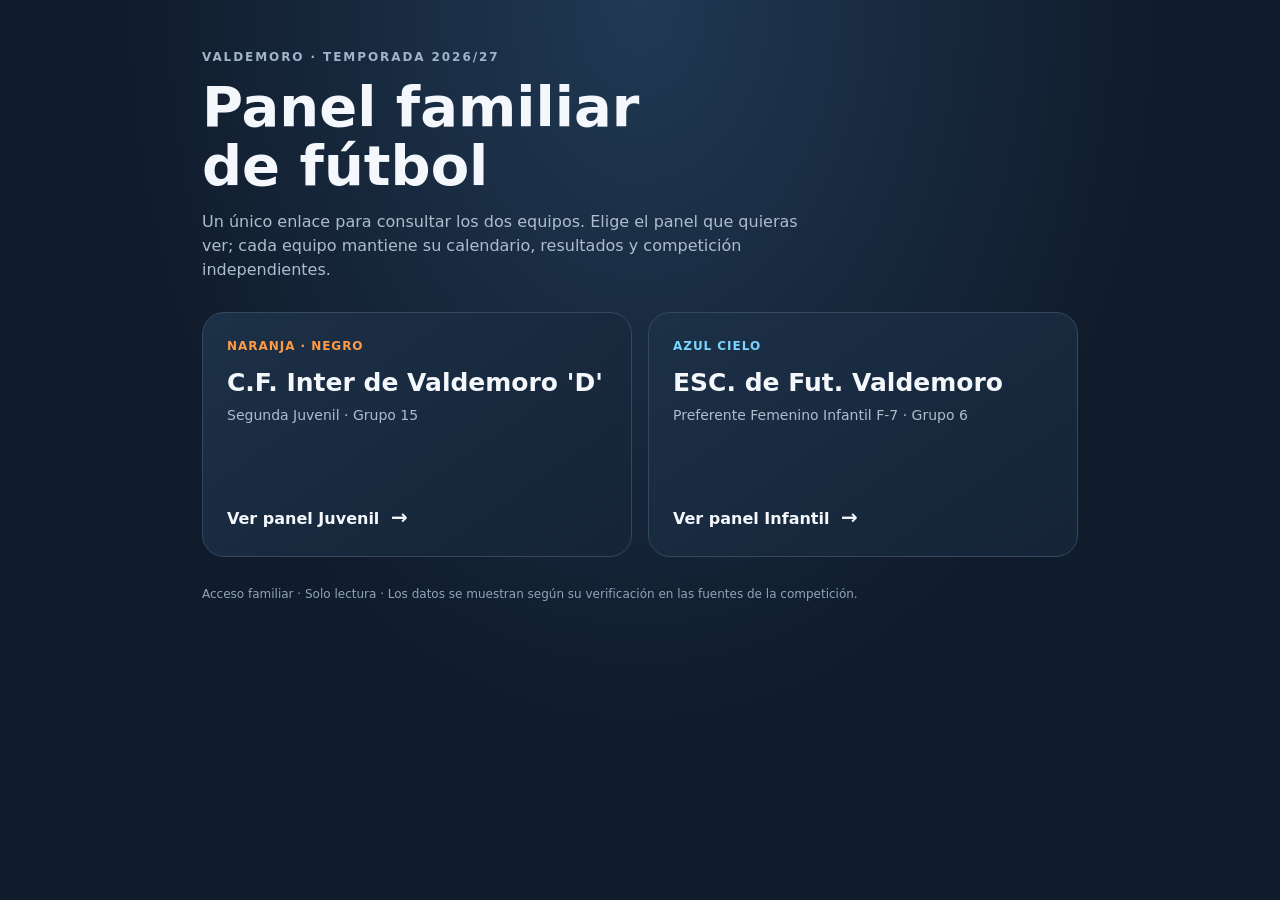
==== commit d832c7e4: "Crear acceso familiar único para ambos equipos" ====
--- a/index.html
+++ b/index.html
@@ -1,2 +1,47 @@
 <!doctype html>
-<html lang="es"><head><meta charset="utf-8"><meta name="viewport" content="width=device-width,initial-scale=1"><meta name="theme-color" content="#101b2b"><meta name="robots" content="noindex,nofollow"><title>Acceso a paneles · Fútbol Valdemoro</title><style>body{margin:0;min-height:100vh;display:grid;place-items:center;background:#101b2b;color:#f4f7fb;font:16px system-ui,sans-serif;text-align:center}.box{max-width:520px;padding:32px}p{color:#aebdcd;line-height:1.6}</style></head><body><main class="box"><h1>Fútbol Valdemoro</h1><p>Esta página no contiene los paneles de los equipos. Accede mediante el enlace directo que te ha facilitado tu club.</p></main></body></html>+<html lang="es">
+<head>
+<meta charset="utf-8">
+<meta name="viewport" content="width=device-width,initial-scale=1">
+<meta name="theme-color" content="#101b2b">
+<meta name="description" content="Acceso familiar a los paneles de fútbol de Valdemoro: Juvenil e Infantil Femenino.">
+<title>Fútbol Valdemoro · Panel familiar</title>
+<style>
+:root{color-scheme:dark;--bg:#101b2b;--panel:#18283b;--muted:#aebdcd;--white:#f4f7fb}
+*{box-sizing:border-box}body{margin:0;min-height:100vh;background:radial-gradient(ellipse at top,#203954 0,#101b2b 58%);color:var(--white);font:16px/1.5 system-ui,-apple-system,Segoe UI,sans-serif}
+main{width:min(920px,100%);margin:auto;padding:48px 22px 28px}.eyebrow{font-size:12px;letter-spacing:.16em;font-weight:800;color:#9fb4ca}
+h1{font-size:clamp(34px,7vw,56px);line-height:1.05;margin:12px 0}header p{color:var(--muted);max-width:620px;margin:14px 0 30px}
+.grid{display:grid;grid-template-columns:repeat(auto-fit,minmax(260px,1fr));gap:16px}
+.card{display:flex;flex-direction:column;min-height:245px;padding:24px;border:1px solid #34485e;border-radius:22px;background:linear-gradient(145deg,#1c3047,#152437);text-decoration:none;color:var(--white);transition:transform .18s,border-color .18s}
+.card:hover{transform:translateY(-3px);border-color:#829ab4}.tag{font-size:12px;font-weight:800;letter-spacing:.08em;text-transform:uppercase}
+.orange .tag{color:#ff9a43}.blue .tag{color:#79d4ff}
+h2{font-size:25px;line-height:1.15;margin:14px 0 8px}.detail{color:var(--muted);font-size:14px}
+.go{margin-top:auto;padding-top:24px;font-weight:750}.go span{font-size:20px;margin-left:6px}
+footer{margin-top:28px;color:#91a4b8;font-size:12px}
+</style>
+</head>
+<body>
+<main>
+<header>
+<div class="eyebrow">VALDEMORO · TEMPORADA 2026/27</div>
+<h1>Panel familiar<br>de fútbol</h1>
+<p>Un único enlace para consultar los dos equipos. Elige el panel que quieras ver; cada equipo mantiene su calendario, resultados y competición independientes.</p>
+</header>
+<section class="grid" aria-label="Paneles de los equipos">
+<a class="card orange" href="/juvenil/">
+<div class="tag">Naranja · Negro</div>
+<h2>C.F. Inter de Valdemoro 'D'</h2>
+<div class="detail">Segunda Juvenil · Grupo 15</div>
+<div class="go">Ver panel Juvenil <span>→</span></div>
+</a>
+<a class="card blue" href="/infantil/">
+<div class="tag">Azul cielo</div>
+<h2>ESC. de Fut. Valdemoro</h2>
+<div class="detail">Preferente Femenino Infantil F-7 · Grupo 6</div>
+<div class="go">Ver panel Infantil <span>→</span></div>
+</a>
+</section>
+<footer>Acceso familiar · Solo lectura · Los datos se muestran según su verificación en las fuentes de la competición.</footer>
+</main>
+</body>
+</html>
